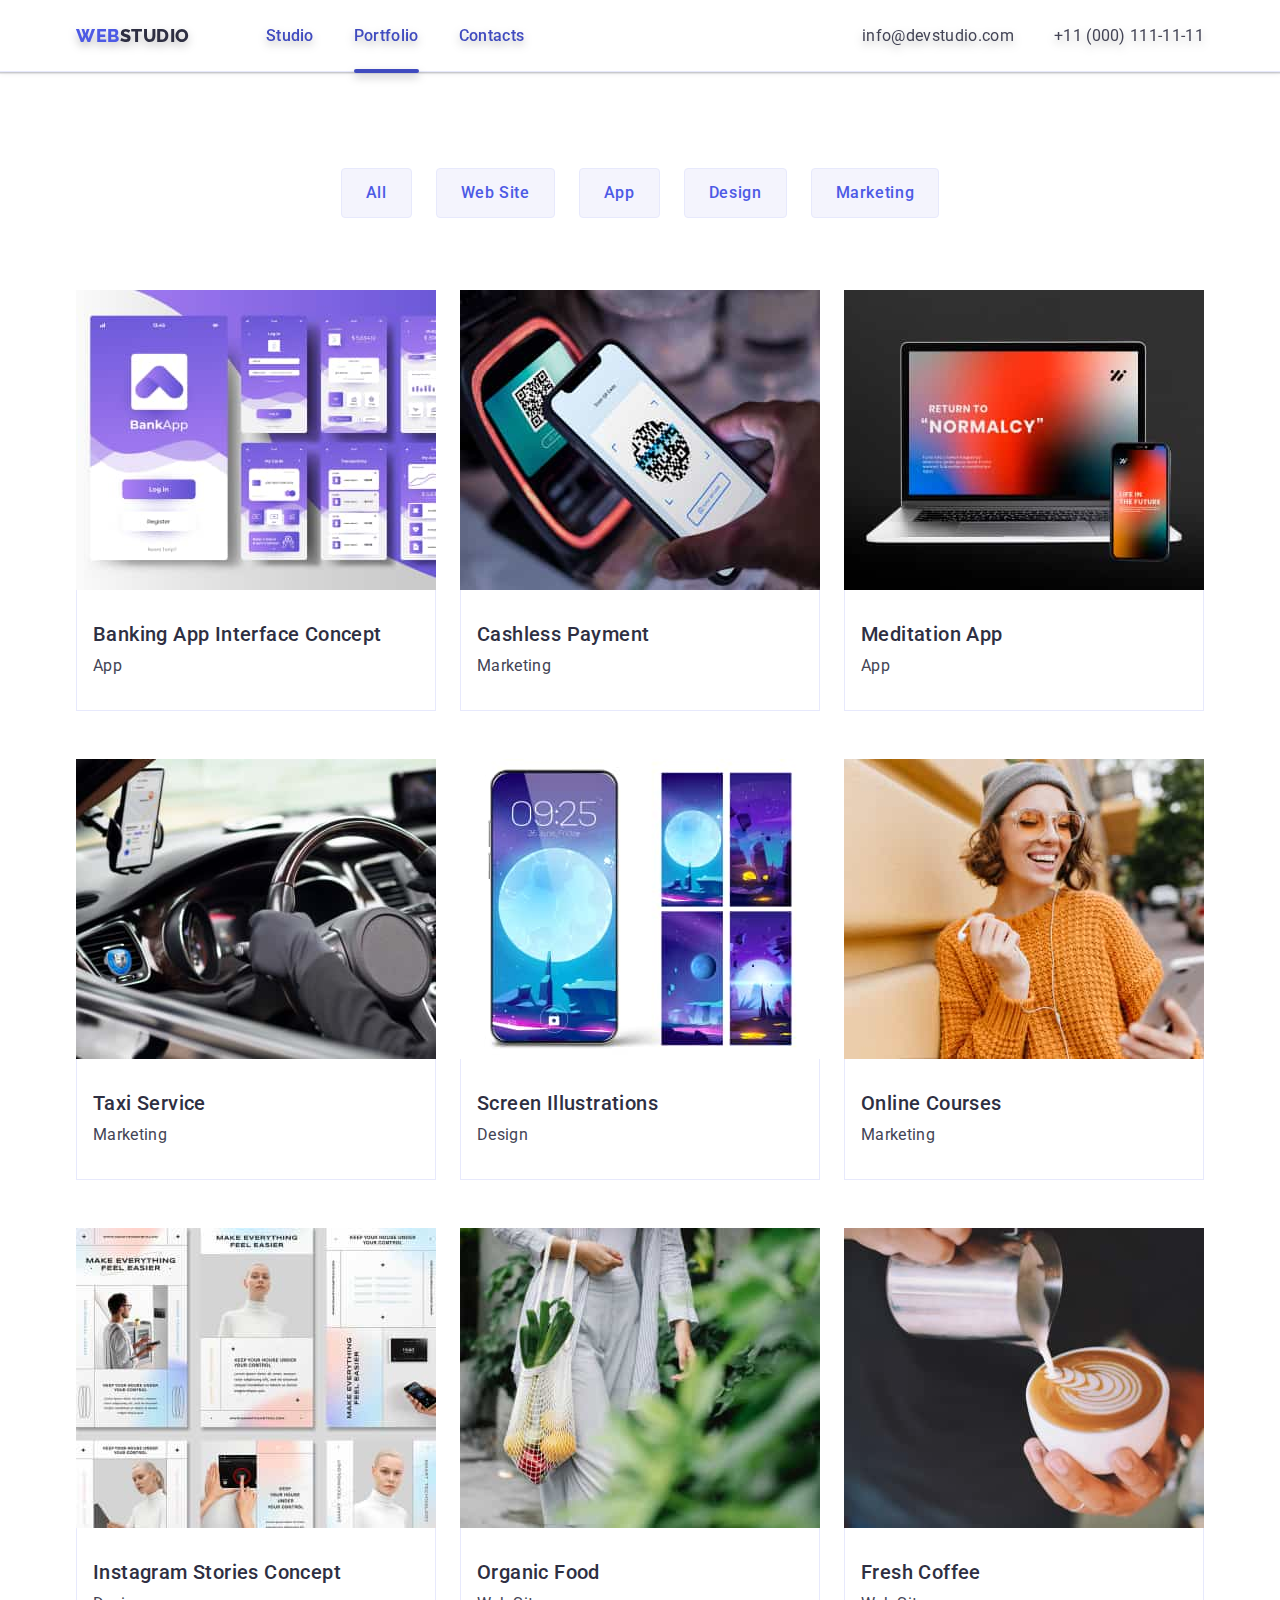
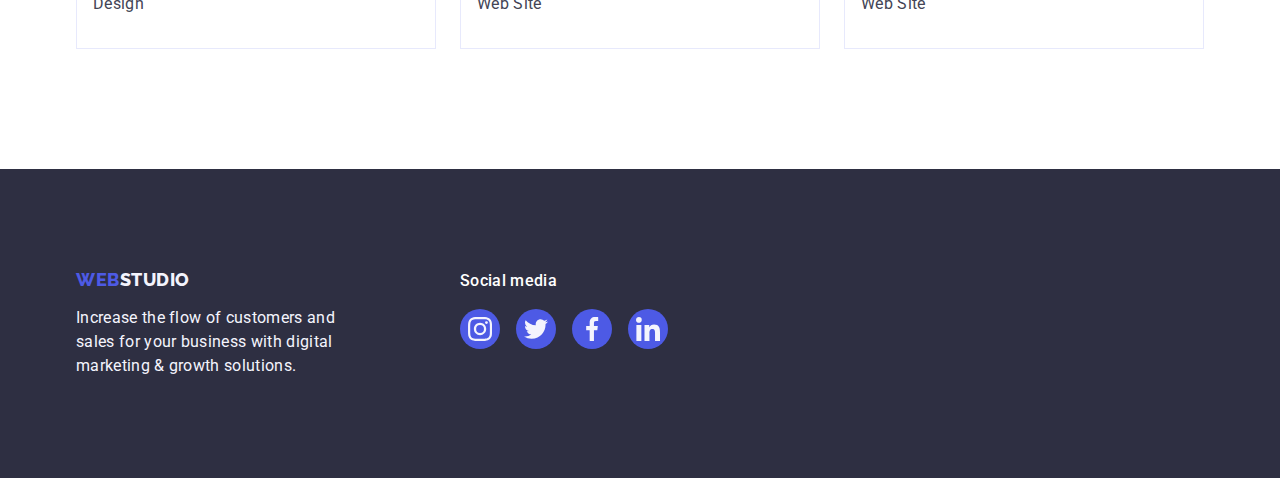
==== portfolio.html @ d0901caa "Initial commit" ====
<!DOCTYPE html>
<html lang="en">
  <head>
    <meta charset="UTF-8" />
    <meta http-equiv="X-UA-Compatible" content="IE=edge" />
    <meta name="viewport" content="width=device-width, initial-scale=1.0" />
    <link
      rel="stylesheet"
      href="https://cdn.jsdelivr.net/npm/modern-normalize@1.1.0/modern-normalize.min.css"
    />
    <link rel="stylesheet" href="./css/styles.css" />
    <link rel="preconnect" href="https://fonts.googleapis.com" />
    <link rel="preconnect" href="https://fonts.gstatic.com" crossorigin />
    <link
      href="https://fonts.googleapis.com/css2?family=Raleway:wght@800&family=Roboto:wght@400;500;700;900&display=swap"
      rel="stylesheet"
    />
    <title>WebStudio</title>
  </head>
  <body>
    <!--Header-->
    <header class="page-head">
      <div class="header-container container">
        <nav class="page-nav">
          <a href="./index.html" class="text-logo-blue link header-link-size"
            >Web<span class="text-logo">Studio</span></a
          >
          <ul class="list menu">
            <li class="menu-item">
              <a href="./index.html" class="nav-link link header-link-size"
                >Studio</a
              >
            </li>
            <li class="menu-item">
              <a
                href="./portfolio.html"
                class="nav-link link header-link-size active"
                >Portfolio</a
              >
            </li>
            <li class="menu-item">
              <a href="" class="nav-link link header-link-size">Contacts</a>
            </li>
          </ul>
        </nav>
        <address class="addreess-font">
          <ul class="list contact-list">
            <li class="contact-item">
              <a
                href="mailto:info@devstudio.com"
                class="nav-mail link header-link-size"
                >info@devstudio.com</a
              >
            </li>
            <li class="contact-item">
              <a href="tel:+110001111111" class="nav-mail link header-link-size"
                >+11 (000) 111-11-11</a
              >
            </li>
          </ul>
        </address>
      </div>
    </header>
    <!-- section buttons -->
    <main>
      <section class="portfolio-section">
        <div class="container">
          <h1 class="visually-hidden hero-tittle">Buttons</h1>
          <ul class="list filter-list">
            <li class="filter-item">
              <button type="button" class="portfolio-btn">All</button>
            </li>
            <li class="filter-item">
              <button type="button" class="portfolio-btn">Web Site</button>
            </li>
            <li class="filter-item">
              <button type="button" class="portfolio-btn">App</button>
            </li>
            <li class="filter-item">
              <button type="button" class="portfolio-btn">Design</button>
            </li>
            <li class="filter-item">
              <button type="button" class="portfolio-btn">Marketing</button>
            </li>
          </ul>
          <!-- section project cards -->
          <ul class="list portfolio-card">
            <li class="advantages-list">
              <a href="" class="card-link link">
                <div class="thumb">
                  <img src="./images/portfolio/img1.jpg" alt="no image" />

                  <p class="overlay-text overlay">
                    14 Stylish and User-Friendly App Design Concepts · Task
                    Manager App · Calorie Tracker App · Exotic Fruit Ecommerce
                    App · Cloud Storage App
                  </p>
                </div>

                <div class="portfolio-card-content">
                  <h2 class="card-content card-title-pstn">
                    Banking App Interface Concept
                  </h2>
                  <p class="apps">App</p>
                </div>
              </a>
            </li>
            <li class="advantages-list">
              <a href="" class="card-link link">
                <div class="thumb">
                  <img src="./images/portfolio/img2.jpg" alt="no image" />

                  <p class="overlay-text overlay">
                    14 Stylish and User-Friendly App Design Concepts · Task
                    Manager App · Calorie Tracker App · Exotic Fruit Ecommerce
                    App · Cloud Storage App
                  </p>
                </div>
                <div class="portfolio-card-content">
                  <h2 class="card-content card-title-pstn">Cashless Payment</h2>
                  <p class="apps">Marketing</p>
                </div>
              </a>
            </li>
            <li class="advantages-list">
              <a href="" class="card-link link">
                <div class="thumb">
                  <img src="./images/portfolio/img3.jpg" alt="no image" />
                  <p class="overlay-text overlay">
                    14 Stylish and User-Friendly App Design Concepts · Task
                    Manager App · Calorie Tracker App · Exotic Fruit Ecommerce
                    App · Cloud Storage App
                  </p>
                </div>
                <div class="portfolio-card-content">
                  <h2 class="card-content card-title-pstn">Meditation App</h2>
                  <p class="apps">App</p>
                </div>
              </a>
            </li>
            <li class="advantages-list">
              <a href="" class="card-link link">
                <div class="thumb">
                  <img src="./images/portfolio/img4.jpg" alt="no image" />
                  <p class="overlay-text overlay">
                    14 Stylish and User-Friendly App Design Concepts · Task
                    Manager App · Calorie Tracker App · Exotic Fruit Ecommerce
                    App · Cloud Storage App
                  </p>
                </div>
                <div class="portfolio-card-content">
                  <h2 class="card-content card-title-pstn">Taxi Service</h2>
                  <p class="apps">Marketing</p>
                </div>
              </a>
            </li>
            <li class="advantages-list">
              <a href="" class="card-link link">
                <div class="thumb">
                  <img src="./images/portfolio/img5.jpg" alt="no image" />
                  <p class="overlay-text overlay">
                    14 Stylish and User-Friendly App Design Concepts · Task
                    Manager App · Calorie Tracker App · Exotic Fruit Ecommerce
                    App · Cloud Storage App
                  </p>
                </div>
                <div class="portfolio-card-content">
                  <h2 class="card-content card-title-pstn">
                    Screen Illustrations
                  </h2>
                  <p class="apps">Design</p>
                </div>
              </a>
            </li>
            <li class="advantages-list">
              <a href="" class="card-link link">
                <div class="thumb">
                  <img src="./images/portfolio/img6.jpg" alt="no image" />
                  <p class="overlay-text overlay">
                    14 Stylish and User-Friendly App Design Concepts · Task
                    Manager App · Calorie Tracker App · Exotic Fruit Ecommerce
                    App · Cloud Storage App
                  </p>
                </div>
                <div class="portfolio-card-content">
                  <h2 class="card-content card-title-pstn">Online Courses</h2>
                  <p class="apps">Marketing</p>
                </div>
              </a>
            </li>
            <li class="advantages-list">
              <a href="" class="card-link link">
                <div class="thumb">
                  <img src="./images/portfolio/img7.jpg" alt="no image" />
                  <p class="overlay-text overlay">
                    14 Stylish and User-Friendly App Design Concepts · Task
                    Manager App · Calorie Tracker App · Exotic Fruit Ecommerce
                    App · Cloud Storage App
                  </p>
                </div>
                <div class="portfolio-card-content">
                  <h2 class="card-content card-title-pstn">
                    Instagram Stories Concept
                  </h2>
                  <p class="apps">Design</p>
                </div>
              </a>
            </li>
            <li class="advantages-list">
              <a href="" class="card-link link">
                <div class="thumb">
                  <img src="./images/portfolio/img8.jpg" alt="no image" />
                  <p class="overlay-text overlay">
                    14 Stylish and User-Friendly App Design Concepts · Task
                    Manager App · Calorie Tracker App · Exotic Fruit Ecommerce
                    App · Cloud Storage App
                  </p>
                </div>
                <div class="portfolio-card-content">
                  <h2 class="card-content card-title-pstn">Organic Food</h2>
                  <p class="apps">Web Site</p>
                </div>
              </a>
            </li>
            <li class="advantages-list">
              <a href="" class="card-link link">
                <div class="thumb">
                  <img src="./images/portfolio/img9.jpg" alt="no image" />
                  <p class="overlay-text overlay">
                    14 Stylish and User-Friendly App Design Concepts · Task
                    Manager App · Calorie Tracker App · Exotic Fruit Ecommerce
                    App · Cloud Storage App
                  </p>
                </div>
                <div class="portfolio-card-content">
                  <h2 class="card-content card-title-pstn">Fresh Coffee</h2>
                  <p class="apps">Web Site</p>
                </div>
              </a>
            </li>
          </ul>
        </div>
      </section>
    </main>
    <!-- footer -->
    <footer class="second-bg footer">
      <div class="container footer-cntnr">
        <div class="footer-box">
          <a
            href="./index.html"
            class="text-logo-blue link footer-logo-position"
            >Web<span class="logo-footer">Studio</span></a
          >
          <p class="footer-text">
            Increase the flow of customers and sales for your business with
            digital marketing & growth solutions.
          </p>
        </div>
        <div class="footer-social">
          <p class="social-title">Social media</p>
          <ul class="socials-f list">
            <li class="social-item">
              <a
                class="footer-link link"
                href=""
                target="_blank"
                rel="noopener noreferrer"
                aria-label="instagram icon"
              >
                <svg class="socials-icon" width="24" height="24">
                  <use href="./images/icons.svg#Instagram"></use>
                </svg>
              </a>
            </li>
            <li class="social-item">
              <a
                class="footer-link link"
                href=""
                target="_blank"
                rel="noopener noreferrer"
                aria-label="twitter icon"
              >
                <svg class="socials-icon" width="24" height="24">
                  <use href="./images/icons.svg#twitter"></use>
                </svg>
              </a>
            </li>
            <li class="social-item">
              <a
                class="footer-link link"
                href=""
                target="_blank"
                rel="noopener noreferrer"
                aria-label="facebook icon"
              >
                <svg class="socials-icon" width="24" height="24">
                  <use href="./images/icons.svg#facebook"></use>
                </svg>
              </a>
            </li>
            <li class="social-item">
              <a
                class="footer-link link"
                href=""
                target="_blank"
                rel="noopener noreferrer"
                aria-label="linkedin icon"
              >
                <svg class="socials-icon" width="24" height="24">
                  <use href="./images/icons.svg#linkedin"></use>
                </svg>
              </a>
            </li>
          </ul>
        </div>
      </div>
    </footer>
  </body>
</html>
---- css/styles.css ----
:root {
  --color-iris: #4d5ae5;
  --color-ocean: #404bbf;
  --color-navy-blue: #2e2f42;
  --color-green: #31d0aa;
  --color-slate: #434455;
  --color-light-slate: #8e8f99;
  --color-cornflower: #e7e9fc;
  --color-cloud: #f4f4fd;
  --color-navy-blue-modal: #2e2f42;
  --color-grey: #2e2f42;
  --color-white: #ffffff;
  --color-dairy: #fcfcfc;
  --color-bg-gradient: rgba(46, 47, 66, 0.7);
  --animation-cubic: 250ms cubic-bezier(0.4, 0, 0.2, 1);
}
/* BASE STYLES */
h1,
h2,
h3,
h4,
p {
  margin-top: 0;
  margin-bottom: 0;
}
img {
  display: block;
  max-width: 100%;
  height: auto;
}
button {
  cursor: pointer;
}
ul {
  margin-top: 0;
  margin-bottom: 0;
  padding-left: 0;
}
body {
  font-family: "Roboto", sans-serif;
  font-size: 16px;
  line-height: 1.5;
  letter-spacing: 0.02em;
  color: var(--color-slate);
  background-color: var(--color-white);
  padding-top: 72px;
}
.list {
  list-style: none;
  margin: 0;
  padding: 0;
}
.container {
  max-width: 1158px;
  padding: 0 15px;
  margin: 0 auto;
}
/* ===================
HEADER
======================= */
.page-head {
  border-bottom: 1px solid var(--color-cornflower);
  box-shadow: 0px 2px 1px rgba(46, 47, 66, 0.08),
    0px 1px 1px rgba(46, 47, 66, 0.16), 0px 1px 6px rgba(46, 47, 66, 0.08);
  width: 100%;
  background-color: var(--color-white);
  position: fixed;
  z-index: 1;
  height: 72px;
  top: 0;
}
.header-container {
  display: flex;
  align-items: center;
}
.page-nav {
  display: flex;
  align-items: center;
  margin-right: auto;
}
.header-link-size {
  padding-top: 24px;
  padding-bottom: 24px;
  filter: drop-shadow(0px 4px 4px rgba(0, 0, 0, 0.25));
}
.menu {
  display: flex;
  flex-direction: row;
}
.menu-item:not(:last-child) {
  margin-right: 40px;
}
.contact-list {
  display: flex;
}
.contact-item:not(:last-child) {
  margin-right: 40px;
}

.addreess-font {
  font-style: normal;
}
.link {
  text-decoration: none;
}
.text-logo-blue {
  font-family: "Raleway", sans-serif;
  font-weight: 800;
  font-size: 18px;
  line-height: 1.17;
  letter-spacing: 0.03em;
  text-transform: uppercase;
  color: var(--color-iris);
  text-decoration: none;
  margin-right: 76px;
}
.text-logo {
  color: var(--color-navy-blue);
}
.nav-link:hover,
:focus {
  color: var(--color-ocean);
}
.nav-link {
  position: relative;
  display: block;
  font-weight: 500;
  font-size: 16px;
  line-height: 1.5;
  letter-spacing: 0.02em;
  color: var(--color-ocean);
  text-decoration: none;
  transition-property: color;
  transition: color var(--animation-cubic);
}
.nav-link::after {
  position: absolute;
  content: "";
  display: block;
  width: 100%;
  height: 4px;
  border-radius: 2px;
  bottom: -1px;
}
.nav-link.active::after {
  background-color: var(--color-ocean);
}
.nav-mail {
  display: block;
  font-weight: 400;
  font-size: 16px;
  line-height: 1.5;
  letter-spacing: 0.02em;
  text-decoration: none;
  color: var(--color-slate);
  font-style: normal;
  transition-property: color;
  transition: color var(--animation-cubic);
}

.nav-mail:hover,
:focus {
  color: var(--color-ocean);
}
/* ===================
Section Hero
======================= */
.hero {
  max-width: 1440px;
  margin-left: auto;
  margin-right: auto;
  padding-top: 188px;
  padding-bottom: 188px;
  background-image: linear-gradient(
      rgba(46, 47, 66, 0.7),
      rgba(46, 47, 66, 0.7)
    ),
    url(../images/hero/people-office.jpg);
  background-repeat: no-repeat;
  background-size: cover;
  background-position: center;
}

.button-main {
  display: block;
  padding: 16px 32px;
  margin-left: auto;
  margin-right: auto;
  min-width: 169px;
  height: 56px;
  color: var(--color-white);
  background: var(--color-iris);
  font-family: inherit;
  font-weight: 500;
  font-size: 16px;
  line-height: 1.5;
  letter-spacing: 0.04em;
  cursor: pointer;
  border: none;
  box-shadow: 0px 4px 4px rgba(0, 0, 0, 0.15);
  border-radius: 4px;
  transition-property: background-color;
  transition: background-color var(--animation-cubic);
}
.button-main:hover,
.button-main:focus {
  background-color: var(--color-ocean);
}
.second-bg {
  background-color: var(--color-navy-blue);
}
.hero-tittle {
  margin-right: auto;
  margin-left: auto;
  margin-bottom: 48px;
  max-width: 496px;
  font-weight: 700;
  font-size: 56px;
  line-height: 1.07;
  letter-spacing: 0.02em;
  text-align: center;
  color: var(--color-white);
}

/* ===================
Section 2
======================= */
.visually-hidden {
  position: absolute;
  width: 1px;
  height: 1px;
  margin: -1px;
  border: 0;
  padding: 0;

  white-space: nowrap;
  clip-path: inset(100%);
  clip: rect(0 0 0 0);
  overflow: hidden;
}

.second-section {
  padding-top: 120px;
  padding-bottom: 120px;
}
.second-section-cntnr {
  display: flex;
}
.oppotunities {
  width: 264px;
}
.oppotunities:not(:last-child) {
  margin-right: 24px;
}
.title-position {
  margin-bottom: 8px;
}

.title-descript {
  font-weight: 500;
  font-size: 20px;
  line-height: 1.2;
  letter-spacing: 0.02em;
  color: var(--color-navy-blue);
}
.discription {
  font-size: 16px;
  line-height: 1.5;
  letter-spacing: 0.02em;
  color: var(--color-slate);
}
/* section 2 icons */

.oppotunities-container {
  height: 112px;
  display: flex;
  justify-content: center;
  align-items: center;
  background-color: var(--color-cloud);
  border-radius: 4px;
  margin-bottom: 8px;
}

/* ===================
Section3
======================= */
.secondary-tittle {
  font-weight: 700;
  font-size: 36px;
  line-height: 1.1;
  text-align: center;
  letter-spacing: 0.02em;
  text-transform: capitalize;
  color: var(--color-navy-blue);
}
.third-section {
  padding-bottom: 120px;
}
.secondary-title-position {
  margin-bottom: 72px;
}
.third-section-cntnr {
  display: flex;
}
.third-section-list:not(:last-child) {
  margin-right: 24px;
}

/* ===================
OUR Team section
======================= */

.team-section {
  padding-top: 120px;
  padding-bottom: 120px;
}
.team-section-cntnr {
  display: flex;
}
.team-card-position {
  border-radius: 0px 0px 4px 4px;
  box-shadow: 0px 1px 6px rgba(46, 47, 66, 0.08),
    0px 1px 1px rgba(46, 47, 66, 0.16), 0px 2px 1px rgba(46, 47, 66, 0.08);
}
.team-card-position:not(:last-child) {
  margin-right: 24px;
}
.card-content-box {
  padding: 32px 0;
  display: flex;
  flex-direction: column;
  justify-content: center;
  align-items: center;
  gap: 8px;
}
.team-title-position {
  text-align: center;
  margin-bottom: 8px;
}
.text-team-position {
  text-align: center;
}

.team-sect {
  background-color: var(--color-cloud);
}
.team-backgr {
  background-color: var(--color-white);
}
.name-tittle {
  font-weight: 500;
  font-size: 20px;
  line-height: 1.2;
  letter-spacing: 0.02em;
  color: var(--color-navy-blue);
}
.card-description {
  font-size: 16px;
  line-height: 1.5;
  letter-spacing: 0.02em;
  color: var(--color-slate);
}
.team {
  background-color: var(--color-white);
}
/* social icons */
.social-link {
  width: 40px;
  height: 40px;
  background-color: var(--color-iris);
  display: flex;
  justify-content: center;
  align-items: center;
  border-radius: 50%;
  transition-property: background-color;
  transition: background-color var(--animation-cubic);
}
.social-link:hover {
  background-color: var(--color-ocean);
}
.social-link:focus {
  background-color: var(--color-ocean);
}
.socials {
  display: flex;
  justify-content: center;
  align-items: center;
  gap: 24px;
}

.socials-icon {
  fill: var(--color-cloud);
}
/* ======================
Section customers
========================= */
.customers-section {
  padding-top: 120px;
  padding-bottom: 120px;
}
.social-title {
  font-weight: 500;
  font-size: 16px;
  line-height: 1.5;
  letter-spacing: 0.02em;
  color: var(--color-white);
}
.company-list {
  display: flex;
  gap: 24px;
}
.company-icon-contauner {
  height: 88px;
  width: 168px;
  border: 1px solid var(--color-light-slate);
  border-radius: 4px;
  display: flex;
  justify-content: center;
  align-items: center;
  color: var(--color-light-slate);
  transition-property: border-color, color;
  transition: border-color var(--animation-cubic), color var(--animation-cubic);
}
.company-icon {
  fill: currentColor;
  transition-property: fill;
  transition: fill var(--animation-cubic);
}
.company-icon-contauner:hover .company-icon {
  fill: var(--color-ocean);
}
.company-icon-contauner:hover {
  border-color: var(--color-ocean);
  color: var(--color-ocean);
}
.company-icon-contauner:focus {
  border-color: var(--color-ocean);
  color: var(--color-ocean);
}
/* ===================
FOOTER
======================= */
.logo-footer {
  font-family: "Raleway", sans-serif;
  font-style: normal;
  font-weight: 800;
  font-size: 18px;
  line-height: 1.17;
  letter-spacing: 0.03em;
  text-transform: uppercase;
  color: var(--color-cloud);
  text-decoration: none;
}
.footer-text {
  width: 264px;
  font-size: 16px;
  line-height: 1.5;
  letter-spacing: 0.02em;
  color: var(--color-cloud);
}
.footer {
  padding: 100px 0;
}
.footer-cntnr {
  display: flex;
  align-items: baseline;
}
.footer-logo-position {
  display: inline-block;
  margin-bottom: 16px;
}
.footer-box {
  margin-right: 120px;
}
.footer-social {
  display: block;
}
.social-title {
  margin-bottom: 16px;
}
/* footer social icons */
.footer-link {
  width: 40px;
  height: 40px;
  background-color: var(--color-iris);
  display: flex;
  justify-content: center;
  align-items: center;
  border-radius: 50%;
  transition-property: background-color;
  transition: background-color var(--animation-cubic);
}
.footer-link:hover {
  background-color: var(--color-green);
}
.footer-link:focus {
  background-color: var(--color-green);
}
.socials-f {
  display: flex;
  justify-content: center;
  align-items: center;
  gap: 16px;
}
/* ======================
PORTFOLIO
========================= */

.portfolio-section {
  padding-top: 96px;
  padding-bottom: 120px;
}
.filter-list {
  display: flex;
  justify-content: center;
  margin-bottom: 72px;
}
.filter-item:not(:last-child) {
  margin-right: 24px;
}
/* cards */

.portfolio-card {
  display: flex;
  flex-wrap: wrap;
  gap: 48px 24px;
}
.advantages-list:hover,
.advantages-list:focus {
  box-shadow: 0px 1px 6px rgba(46, 47, 66, 0.08),
    0px 1px 1px rgba(46, 47, 66, 0.16), 0px 2px 1px rgba(46, 47, 66, 0.08);
}
.portfolio-card-content {
  display: flex;
  flex-direction: column;
  padding: 32px 16px;
  border: 1px solid var(--color-cornflower);
  border-top: none;
}
.card-title-pstn {
  margin-bottom: 8px;
}

/* cards */

.portfolio-btn {
  display: block;
  padding: 12px 24px;

  color: var(--color-iris);
  background: var(--color-cloud);
  font-family: inherit;
  font-weight: 500;
  font-size: 16px;
  line-height: 1.5;
  letter-spacing: 0.04em;
  cursor: pointer;
  border: 1px solid var(--color-cornflower);
  border-radius: 4px;
  transition-property: background-color, box-shadow, color, border-color;
  transition: background-color var(--animation-cubic),
    box-shadow var(--animation-cubic), color var(--animation-cubic),
    border-color var(--animation-cubic);
}
.portfolio-btn:hover,
.portfolio-btn:focus {
  box-shadow: 0px 3px 1px rgba(0, 0, 0, 0.1), 0px 2px 1px rgba(0, 0, 0, 0.08),
    0px 2px 2px rgba(0, 0, 0, 0.12);
  border-color: transparent;
  background-color: var(--color-ocean);
  color: var(--color-white);
}
.card-content {
  font-weight: 500;
  font-size: 20px;
  line-height: 1.2;
  letter-spacing: 0.02em;
  color: var(--color-navy-blue);
  text-transform: capitalize;
}
.apps {
  font-size: 16px;
  line-height: 1.5;
  letter-spacing: 0.02em;
  color: var(--color-slate);
}
.card-link {
  text-decoration: none;
  display: block;
  transition-property: box-shadow;
  transition: box-shadow var(--animation-cubic);
}
.card-link:hover,
.card-link:focus {
  box-shadow: 0px 1px 6px rgba(46, 47, 66, 0.08),
    0px 1px 1px rgba(46, 47, 66, 0.16), 0px 2px 1px rgba(46, 47, 66, 0.08);
}
.card-link:hover .overlay {
  transform: translateY(0%);
}
.card-link:focus .overlay {
  transform: translateY(0%);
}

/* overlay text */
.thumb {
  position: relative;
  overflow: hidden;
}
.overlay {
  display: block;
  position: absolute;
  top: 0;
  left: 0;
  width: 100%;
  height: 100%;
  padding: 40px 32px;
  transform: translateY(100%);
  background-color: var(--color-iris);
  transition: transform var(--animation-cubic);
}

.overlay-text {
  font-size: 16px;
  line-height: 1.5;
  letter-spacing: 0.02em;
  color: var(--color-cloud);
}
/* ===========
modal window
=========== */
.backdrop {
  position: fixed;
  top: 0;
  left: 0;
  width: 100%;
  height: 100%;
  background: rgba(46, 47, 66, 0.4);
  transition-property: opacity, visibility;
  transition: opacity var(--animation-cubic), visibility var(--animation-cubic);
}
.modal {
  position: absolute;
  top: 50%;
  left: 50%;
  width: 408px;
  min-height: 576px;
  border-radius: 4px;
  background-color: var(--color-dairy);
  box-shadow: 0px 1px 1px rgba(0, 0, 0, 0.14), 0px 1px 3px rgba(0, 0, 0, 0.12),
    0px 2px 1px rgba(0, 0, 0, 0.2);
  transform: translateX(-50%) translateY(-50%);
  transition-property: transform;
  transition: transform var(--animation-cubic);
}
.modal-close-btn {
  display: flex;
  justify-content: center;
  align-items: center;
  position: absolute;
  border-radius: 50%;
  background-color: var(--color-cornflower);
  padding: 0;

  width: 24px;
  height: 24px;
  top: 24px;
  right: 24px;
  border: 1px solid rgba(0, 0, 0, 0.1);
  transition-property: background-color, border;
  transition: background-color var(--animation-cubic),
    border var(--animation-cubic);
}
.is-hidden {
  opacity: 0;
  pointer-events: none;
  visibility: hidden;
}
.modal-close-btn:hover,
.modal-close-btn:focus {
  background-color: var(--color-ocean);
  fill: var(--color-white);
  border: none;
}
.modal-close-icon {
  transition-property: fill;
  transition: fill var(--animation-cubic);
}
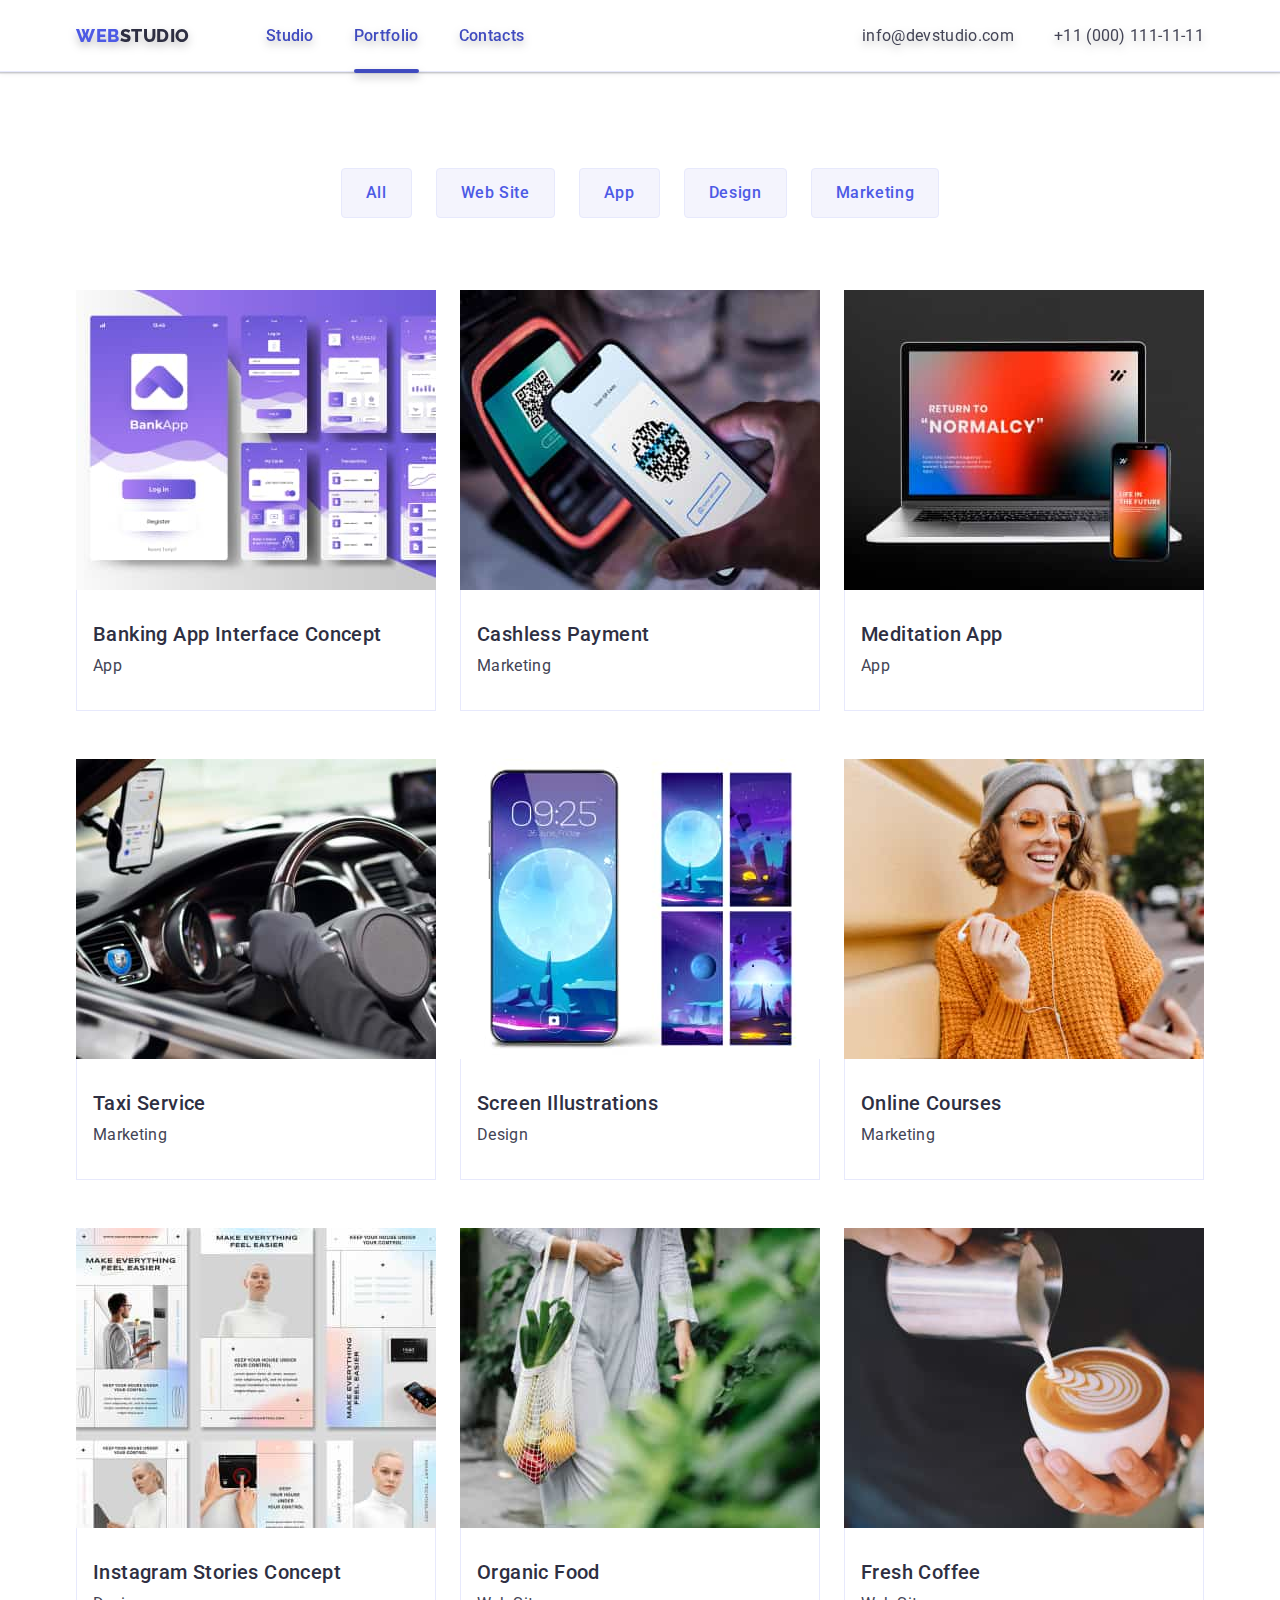
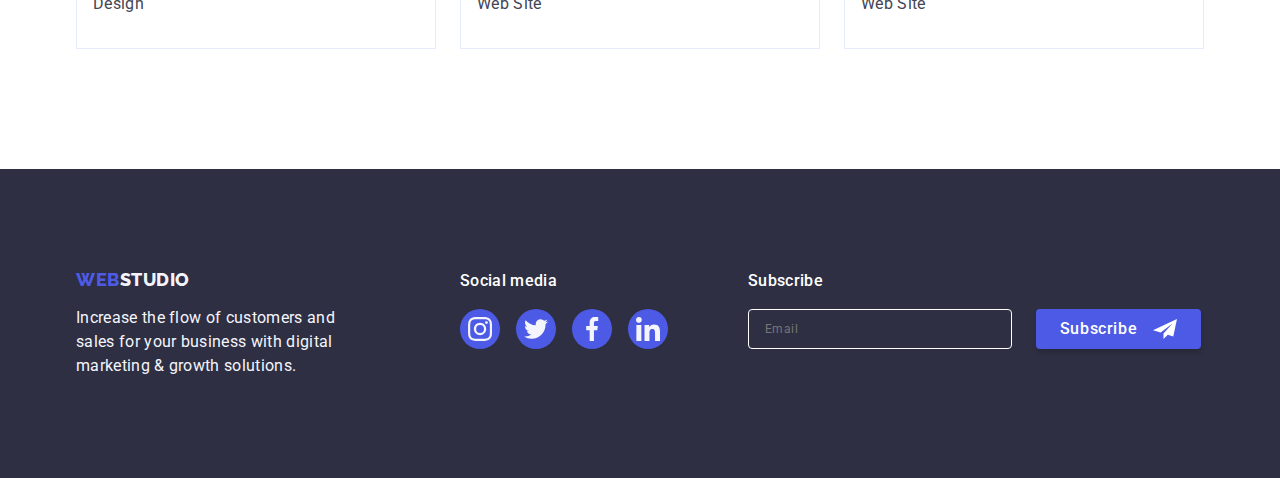
==== commit f744afa2: "finished" ====
--- a/portfolio.html
+++ b/portfolio.html
@@ -313,6 +313,24 @@
             </li>
           </ul>
         </div>
+        <div class="footer-form">
+          <p class="footer-input-title">Subscribe</p>
+          <form class="form-foot-input" name="footer_form">
+            <label class="footer-input" for="footer_input"></label>
+            <input
+              class="footer-field"
+              type="text"
+              name="footer_input"
+              placeholder="Email"
+            />
+            <button class="button-footer-input" type="submit">
+              <span class="text-btn-footer">Subscribe</span>
+              <svg class="footer-btn-icon" width="24" height="24">
+                <use href="./images/icons.svg#fottersvg"></use>
+              </svg>
+            </button>
+          </form>
+        </div>
       </div>
     </footer>
   </body>
--- a/css/styles.css
+++ b/css/styles.css
@@ -474,6 +474,7 @@
 }
 .footer-social {
   display: block;
+  margin-right: 80px;
 }
 .social-title {
   margin-bottom: 16px;
@@ -501,6 +502,65 @@
   justify-content: center;
   align-items: center;
   gap: 16px;
+}
+/* FOOTER INPUT */
+.footer-form {
+}
+.form-foot-input {
+  display: flex;
+}
+.footer-input-title {
+  font-weight: 500;
+  font-size: 16px;
+  line-height: 1.5;
+  letter-spacing: 0.02em;
+  color: var(--color-white);
+  margin-bottom: 16px;
+}
+.footer-field {
+  background-color: var(--color-navy-blue);
+  height: 40px;
+  width: 264px;
+  border-radius: 4px;
+  border: 1px solid var(--color-white);
+  margin-right: 24px;
+  color: var(--color-white);
+  font-size: 12px;
+  line-height: 2;
+  letter-spacing: 0.04em;
+  padding-left: 16px;
+}
+.button-footer-input {
+  display: flex;
+  align-items: center;
+  justify-content: center;
+  margin-left: auto;
+  margin-right: auto;
+  width: 165px;
+  height: 40px;
+  color: var(--color-white);
+  background: var(--color-iris);
+  font-family: inherit;
+  font-weight: 500;
+  font-size: 16px;
+  line-height: 1.5;
+  letter-spacing: 0.04em;
+  cursor: pointer;
+  border: none;
+  box-shadow: 0px 4px 4px rgba(0, 0, 0, 0.15);
+  border-radius: 4px;
+  transition-property: background-color;
+  transition: background-color var(--animation-cubic);
+  gap: 16px;
+}
+.button-footer-input:hover,
+.button-footer-input:focus {
+  background-color: var(--color-ocean);
+}
+.footer-btn-icon {
+  fill: var(--color-white);
+}
+.text-btn-footer {
 }
 /* ======================
 PORTFOLIO
@@ -641,6 +701,10 @@
 }
 .modal {
   position: absolute;
+  padding-top: 72px;
+  padding-left: 24px;
+  padding-right: 24px;
+  padding-bottom: 24px;
   top: 50%;
   left: 50%;
   width: 408px;
@@ -686,3 +750,100 @@
   transition-property: fill;
   transition: fill var(--animation-cubic);
 }
+/* form */
+.modal-title {
+  display: block;
+  margin-bottom: 16px;
+  font-weight: 500;
+  font-size: 16px;
+  line-height: 1.5;
+
+  text-align: center;
+  letter-spacing: 0.02em;
+  color: var(--color-navy-blue);
+}
+.form-label {
+  font-size: 12px;
+  line-height: 1.17;
+  letter-spacing: 0.04em;
+  color: var(--color-light-slate);
+}
+.form-wrapper {
+  position: relative;
+  margin-bottom: 8px;
+}
+.form-field {
+  width: 100%;
+  height: 40px;
+  padding-left: 38px;
+  border-radius: 4px;
+  border: 1px solid rgba(46, 47, 66, 0.4);
+  color: var(--color-navy-blue-modal);
+}
+.form-field:focus {
+  outline: 1px solid var(--color-iris);
+  transition: var(--animation-cubic);
+}
+.form-icon {
+  position: absolute;
+  top: 50%;
+  left: 16px;
+  transform: translateY(-50%);
+  fill: var(--color-navy-blue);
+  pointer-events: none;
+}
+.form-field:focus + .form-icon {
+  fill: var(--color-iris);
+  transition: var(--animation-cubic);
+}
+.form-comment {
+  display: block;
+  width: 100%;
+  height: 120px;
+  resize: none;
+  padding: 8px 16px 8px 16px;
+  margin-bottom: 16px;
+  border-radius: 4px;
+  border: 1px solid rgba(46, 47, 66, 0.4);
+  font-size: 12px;
+  line-height: 1.17;
+  letter-spacing: 0.04em;
+  color: var(--color-navy-blue-modal);
+}
+.form-comment:focus {
+  outline: 1px solid var(--color-iris);
+  transition: var(--animation-cubic);
+}
+.form-agreement {
+  display: flex;
+  gap: 8px;
+  margin-bottom: 24px;
+}
+.form-agreement-text {
+  font-size: 12px;
+  line-height: 1.17;
+  letter-spacing: 0.04em;
+  color: var(--color-light-slate);
+}
+.modal-link {
+  color: var(--color-iris);
+}
+/* svg check */
+.unchecked {
+  transition: var(--animation-cubic);
+}
+.checked {
+  opacity: 0;
+  transition: var(--animation-cubic);
+}
+.form-check-input:checked + .form-custom-check > .unchecked {
+  opacity: 0;
+}
+.form-check-input:checked + .form-custom-check > .checked {
+  opacity: 1;
+}
+.form-custom-check {
+}
+.form-check-input {
+  appearance: none;
+}
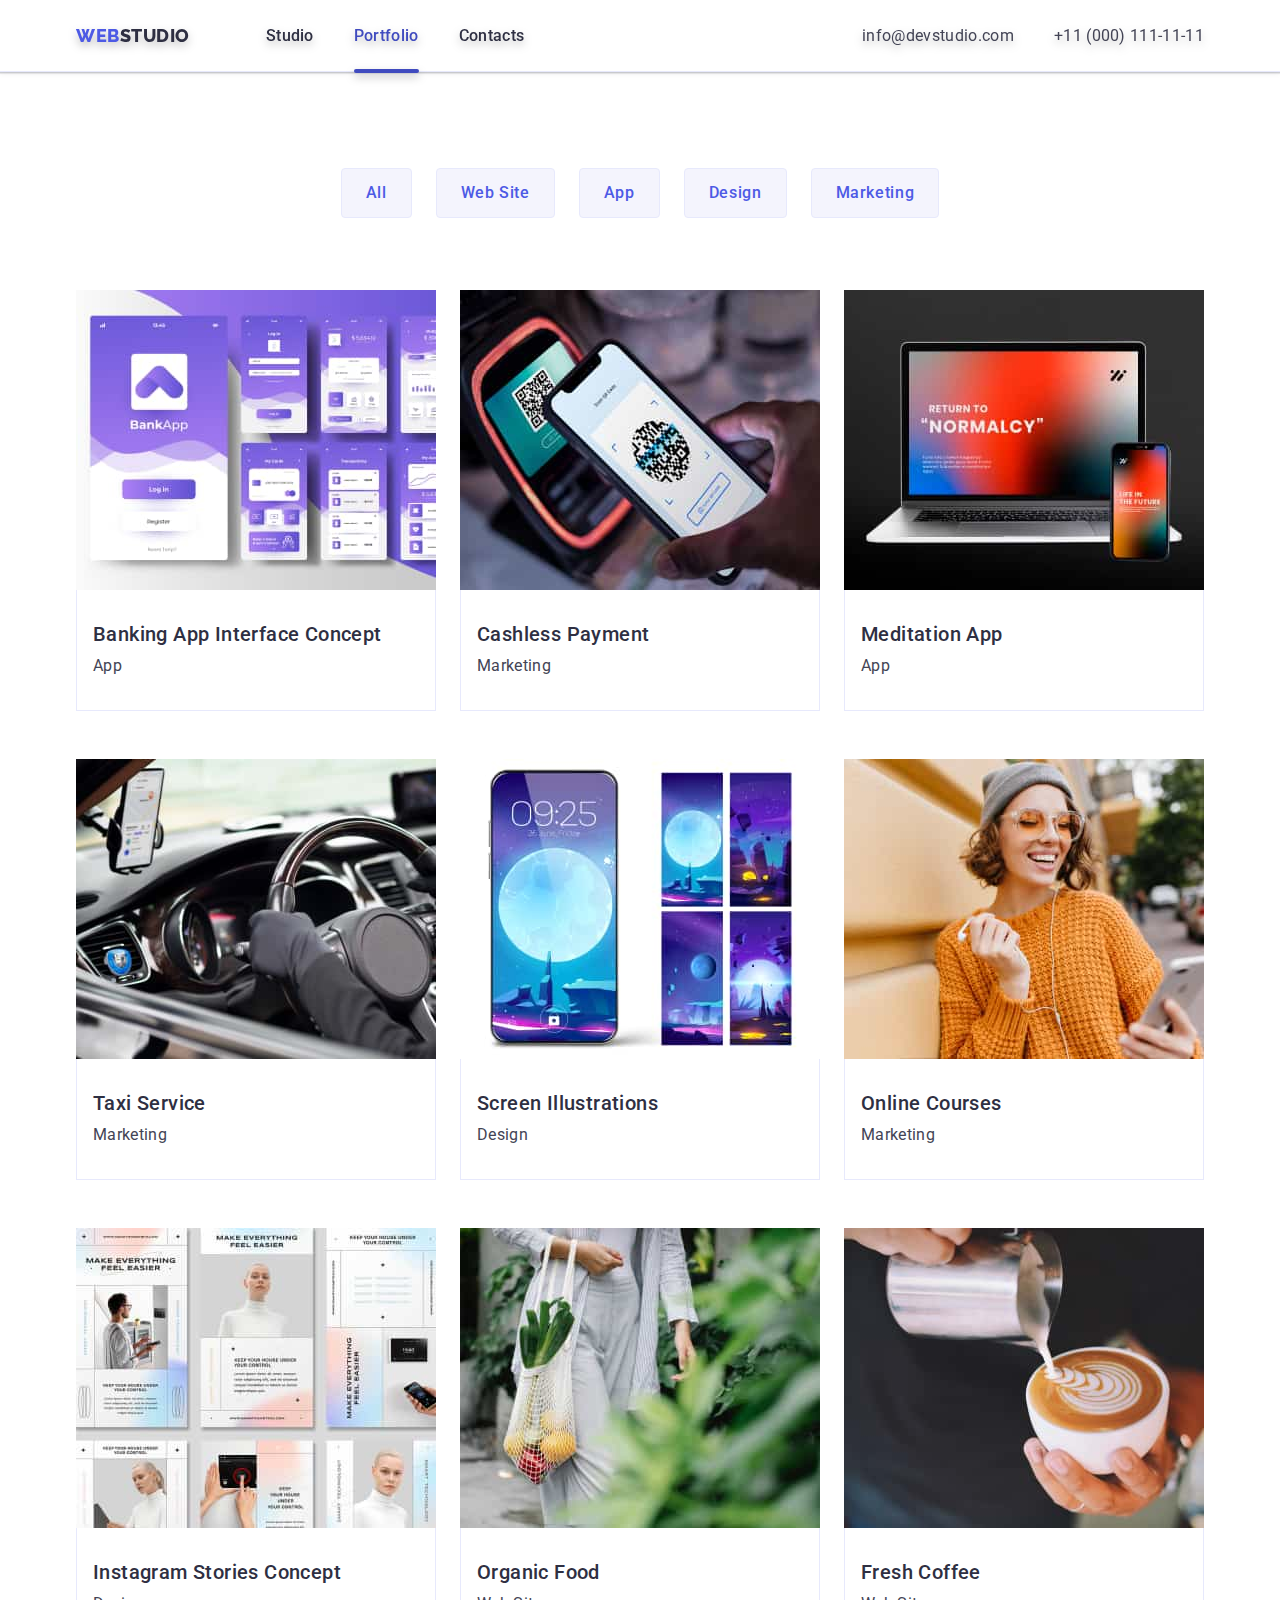
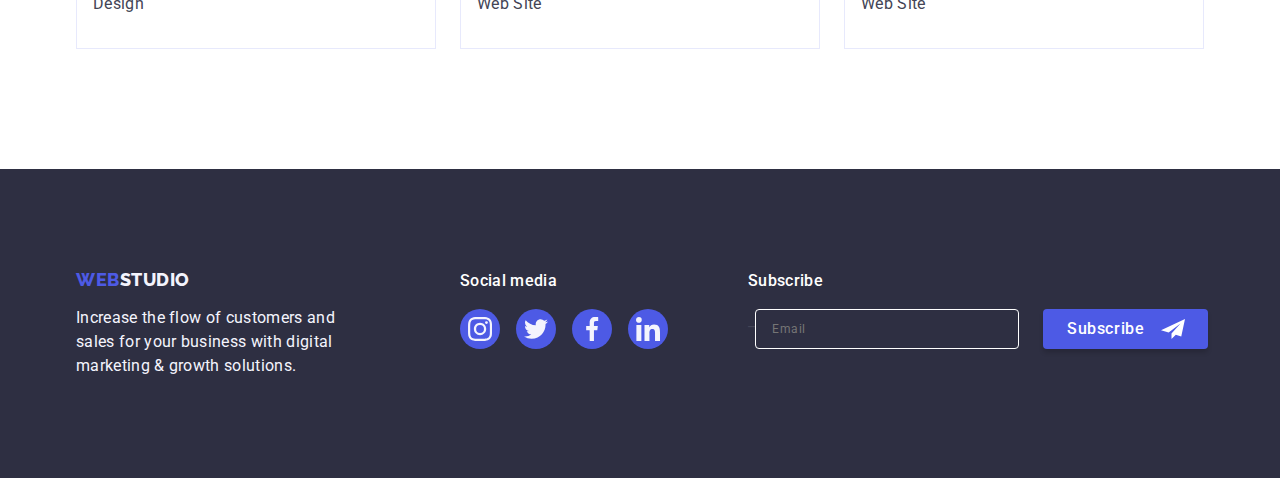
==== commit e2a0cba8: "mistakes" ====
--- a/portfolio.html
+++ b/portfolio.html
@@ -316,15 +316,16 @@
         <div class="footer-form">
           <p class="footer-input-title">Subscribe</p>
           <form class="form-foot-input" name="footer_form">
-            <label class="footer-input" for="footer_input"></label>
+            <label class="footer-input" for="footer_input">_</label>
             <input
               class="footer-field"
               type="text"
               name="footer_input"
+              id="footer_input"
               placeholder="Email"
             />
             <button class="button-footer-input" type="submit">
-              <span class="text-btn-footer">Subscribe</span>
+              Subscribe
               <svg class="footer-btn-icon" width="24" height="24">
                 <use href="./images/icons.svg#fottersvg"></use>
               </svg>
--- a/css/styles.css
+++ b/css/styles.css
@@ -128,7 +128,7 @@
   font-size: 16px;
   line-height: 1.5;
   letter-spacing: 0.02em;
-  color: var(--color-ocean);
+  color: var(--color-navy-blue);
   text-decoration: none;
   transition-property: color;
   transition: color var(--animation-cubic);
@@ -144,6 +144,9 @@
 }
 .nav-link.active::after {
   background-color: var(--color-ocean);
+}
+.active {
+  color: var(--color-ocean);
 }
 .nav-mail {
   display: block;
@@ -555,12 +558,10 @@
 }
 .button-footer-input:hover,
 .button-footer-input:focus {
-  background-color: var(--color-ocean);
+  background-color: var(--color-green);
 }
 .footer-btn-icon {
   fill: var(--color-white);
-}
-.text-btn-footer {
 }
 /* ======================
 PORTFOLIO
@@ -767,6 +768,7 @@
   line-height: 1.17;
   letter-spacing: 0.04em;
   color: var(--color-light-slate);
+  padding-bottom: 4px;
 }
 .form-wrapper {
   position: relative;
@@ -778,7 +780,7 @@
   padding-left: 38px;
   border-radius: 4px;
   border: 1px solid rgba(46, 47, 66, 0.4);
-  color: var(--color-navy-blue-modal);
+  color: var(--color-light-slate);
 }
 .form-field:focus {
   outline: 1px solid var(--color-iris);
@@ -808,7 +810,7 @@
   font-size: 12px;
   line-height: 1.17;
   letter-spacing: 0.04em;
-  color: var(--color-navy-blue-modal);
+  color: var(--color-light-slate);
 }
 .form-comment:focus {
   outline: 1px solid var(--color-iris);
@@ -842,8 +844,3 @@
 .form-check-input:checked + .form-custom-check > .checked {
   opacity: 1;
 }
-.form-custom-check {
-}
-.form-check-input {
-  appearance: none;
-}
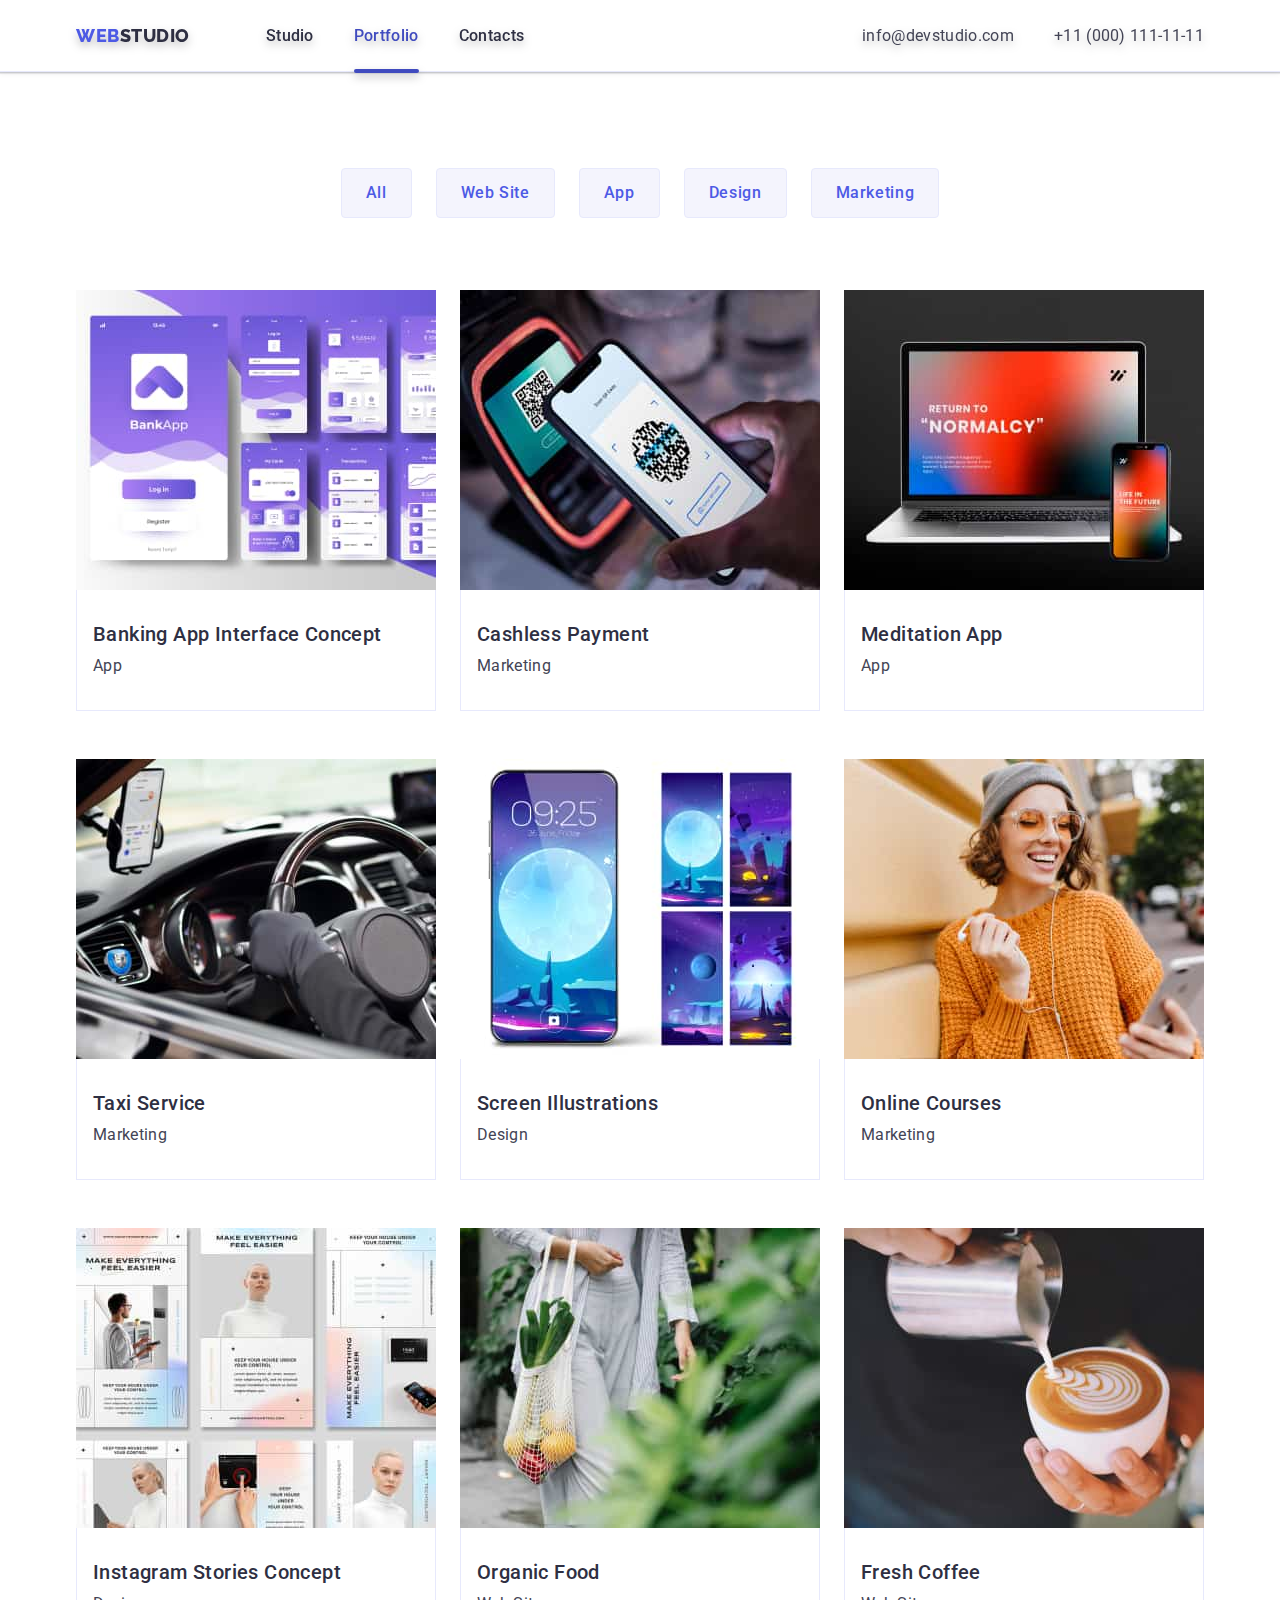
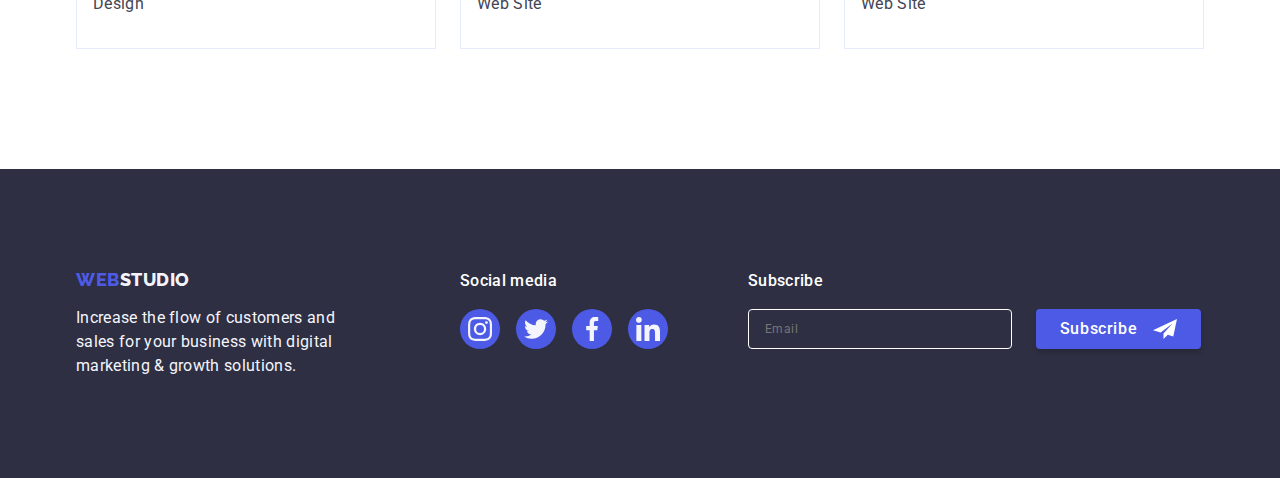
==== commit dc42c3ad: "Update portfolio.html" ====
--- a/portfolio.html
+++ b/portfolio.html
@@ -316,7 +316,6 @@
         <div class="footer-form">
           <p class="footer-input-title">Subscribe</p>
           <form class="form-foot-input" name="footer_form">
-            <label class="footer-input" for="footer_input">_</label>
             <input
               class="footer-field"
               type="text"
--- a/css/styles.css
+++ b/css/styles.css
@@ -764,11 +764,12 @@
   color: var(--color-navy-blue);
 }
 .form-label {
+  display: block;
   font-size: 12px;
   line-height: 1.17;
   letter-spacing: 0.04em;
   color: var(--color-light-slate);
-  padding-bottom: 4px;
+  margin-bottom: 4px;
 }
 .form-wrapper {
   position: relative;
